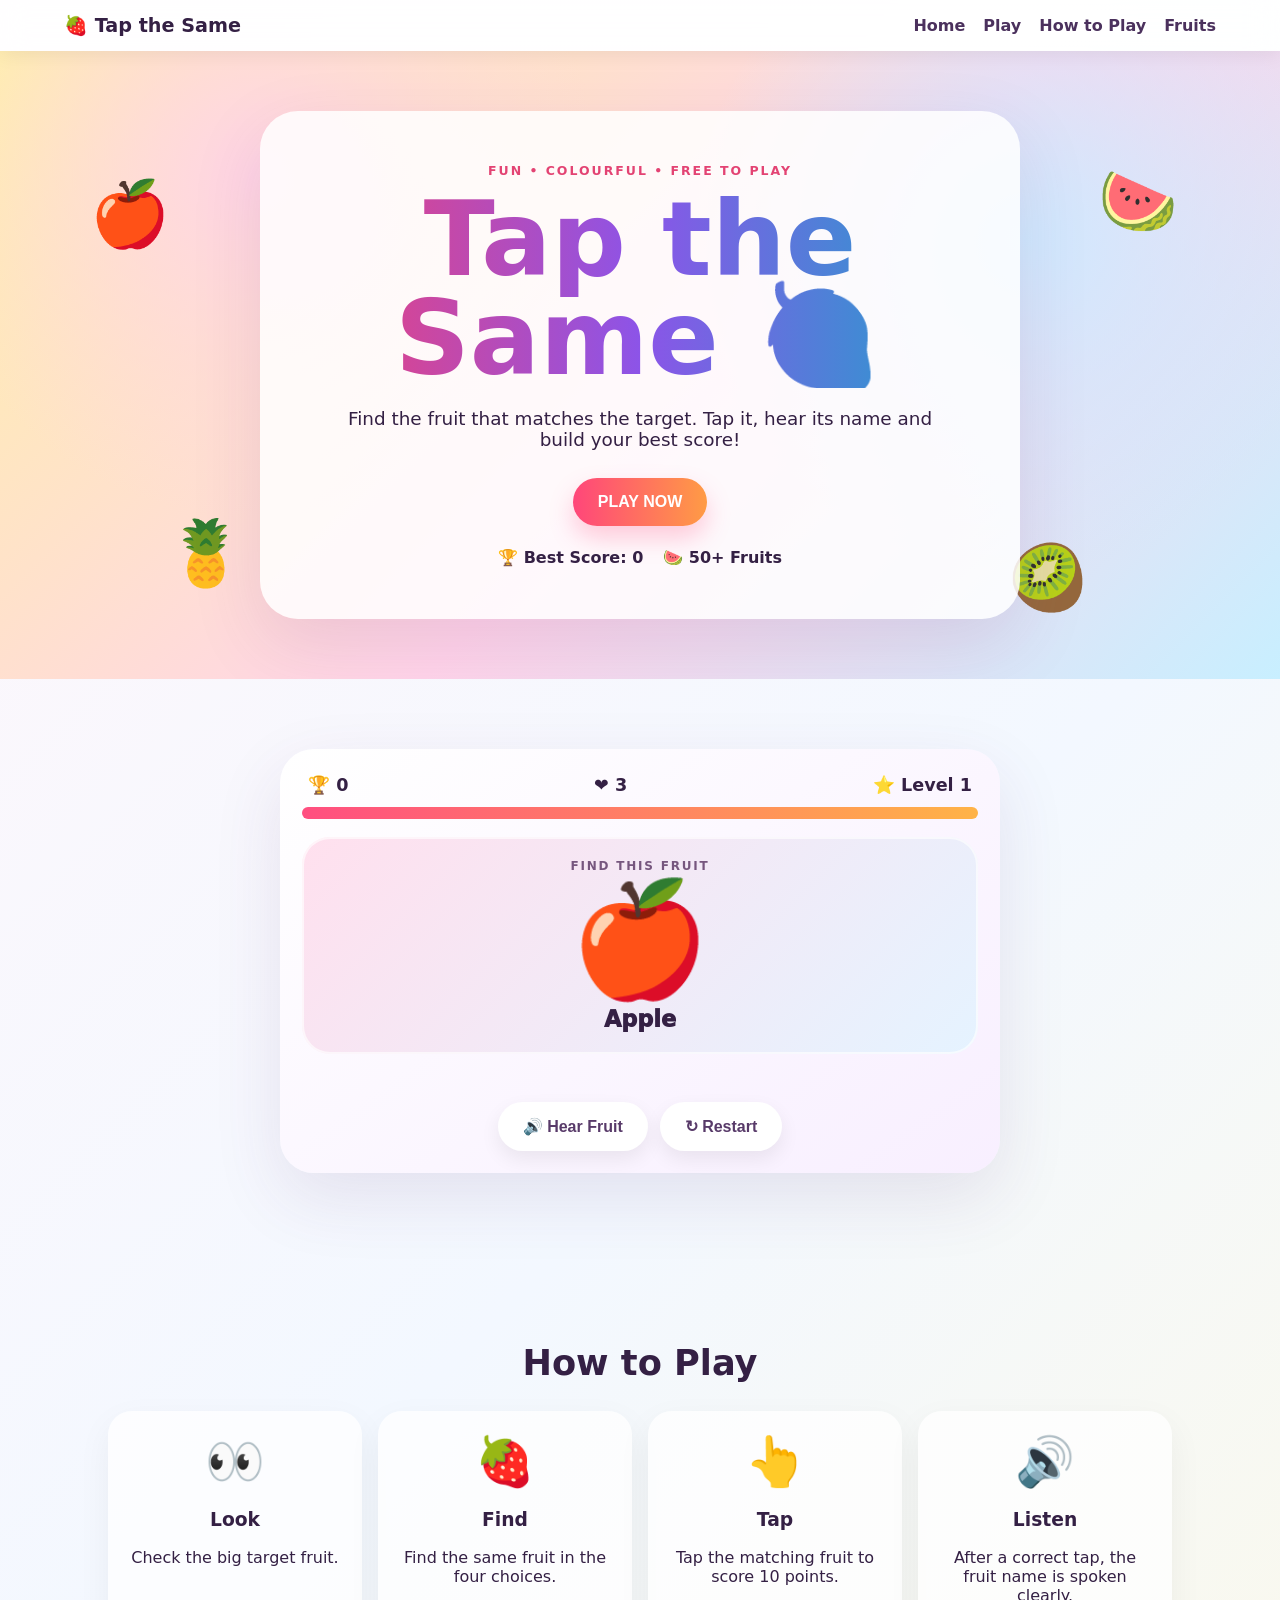
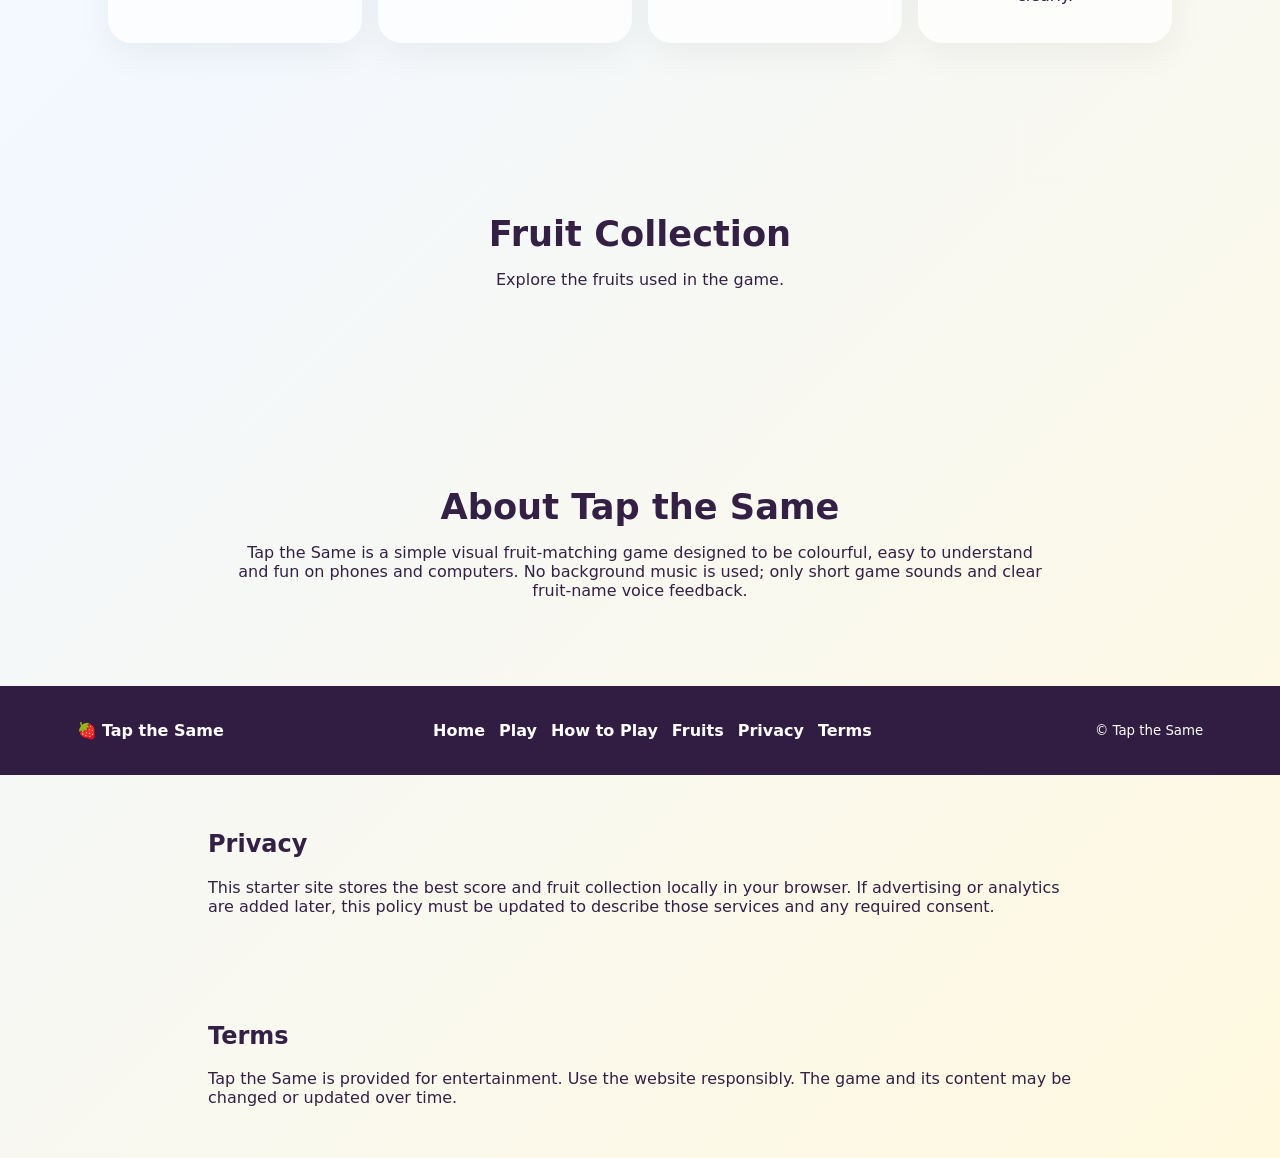
==== index.html @ 03b9cc21 "Add files via upload" ====
<!doctype html>
<html lang="en">
<head>
  <meta charset="utf-8">
  <meta name="viewport" content="width=device-width,initial-scale=1">
  <title>Tap the Same — Colourful Fruit Matching Game</title>
  <meta name="description" content="Play Tap the Same, a colourful fruit matching game. Find the matching fruit, score points and learn fruit names by voice.">
  <meta name="theme-color" content="#ff4f81">
  <link rel="stylesheet" href="style.css">
</head>
<body>
  <header class="topbar">
    <div class="brand">🍓 <span>Tap the Same</span></div>
    <nav>
      <a href="#home">Home</a>
      <a href="#game">Play</a>
      <a href="#how">How to Play</a>
      <a href="#fruits">Fruits</a>
    </nav>
  </header>

  <main>
    <section id="home" class="hero">
      <div class="floating f1">🍎</div><div class="floating f2">🍉</div>
      <div class="floating f3">🍍</div><div class="floating f4">🥝</div>
      <div class="hero-card">
        <div class="eyebrow">FUN • COLOURFUL • FREE TO PLAY</div>
        <h1>Tap the Same 🍓</h1>
        <p>Find the fruit that matches the target. Tap it, hear its name and build your best score!</p>
        <button class="primary" onclick="startGame()">PLAY NOW</button>
        <div class="stats"><span>🏆 Best Score: <b id="homeBest">0</b></span><span>🍉 50+ Fruits</span></div>
      </div>
    </section>

    <section id="game" class="game-section">
      <div class="game-shell">
        <div class="game-head">
          <div>🏆 <span id="score">0</span></div>
          <div>❤️ <span id="lives">3</span></div>
          <div>⭐ Level <span id="level">1</span></div>
        </div>
        <div class="timer-wrap"><div id="timerBar"></div></div>
        <div class="target-card">
          <div class="small-label">FIND THIS FRUIT</div>
          <div id="targetEmoji" class="target-emoji">🍎</div>
          <div id="targetName" class="target-name">Apple</div>
        </div>
        <div id="options" class="options"></div>
        <div id="message" class="message"></div>
        <div class="game-actions">
          <button class="secondary" onclick="speakCurrent()">🔊 Hear Fruit</button>
          <button class="secondary" onclick="restartGame()">↻ Restart</button>
        </div>
      </div>
    </section>

    <section id="how" class="info-section">
      <h2>How to Play</h2>
      <div class="info-grid">
        <article><div>👀</div><h3>Look</h3><p>Check the big target fruit.</p></article>
        <article><div>🍓</div><h3>Find</h3><p>Find the same fruit in the four choices.</p></article>
        <article><div>👆</div><h3>Tap</h3><p>Tap the matching fruit to score 10 points.</p></article>
        <article><div>🔊</div><h3>Listen</h3><p>After a correct tap, the fruit name is spoken clearly.</p></article>
      </div>
    </section>

    <section id="fruits" class="info-section">
      <h2>Fruit Collection</h2>
      <p>Explore the fruits used in the game.</p>
      <div id="fruitGrid" class="fruit-grid"></div>
    </section>

    <section class="info-section about">
      <h2>About Tap the Same</h2>
      <p>Tap the Same is a simple visual fruit-matching game designed to be colourful, easy to understand and fun on phones and computers. No background music is used; only short game sounds and clear fruit-name voice feedback.</p>
    </section>
  </main>

  <footer>
    <div>🍓 <b>Tap the Same</b></div>
    <div class="footer-links"><a href="#home">Home</a><a href="#game">Play</a><a href="#how">How to Play</a><a href="#fruits">Fruits</a><a href="#privacy">Privacy</a><a href="#terms">Terms</a></div>
    <small>© <span id="year"></span> Tap the Same</small>
  </footer>

  <section id="privacy" class="legal"><h2>Privacy</h2><p>This starter site stores the best score and fruit collection locally in your browser. If advertising or analytics are added later, this policy must be updated to describe those services and any required consent.</p></section>
  <section id="terms" class="legal"><h2>Terms</h2><p>Tap the Same is provided for entertainment. Use the website responsibly. The game and its content may be changed or updated over time.</p></section>

  <div id="celebration" class="celebration"></div>
  <script src="game.js"></script>
</body>
</html>
---- style.css ----
*{box-sizing:border-box}html{scroll-behavior:smooth}body{margin:0;font-family:system-ui,-apple-system,Segoe UI,Roboto,sans-serif;color:#342044;background:linear-gradient(135deg,#fff7fb,#f3f8ff 45%,#fff9df);min-height:100vh}.topbar{position:sticky;top:0;z-index:20;display:flex;justify-content:space-between;align-items:center;padding:14px 5%;background:rgba(255,255,255,.88);backdrop-filter:blur(14px);box-shadow:0 4px 20px #00000010}.brand{font-weight:900;font-size:1.2rem}.topbar nav{display:flex;gap:18px}.topbar a,footer a{color:#4b315d;text-decoration:none;font-weight:700}.hero{min-height:600px;display:grid;place-items:center;position:relative;overflow:hidden;padding:60px 18px;background:radial-gradient(circle at 20% 20%,#ffd5e5,transparent 30%),radial-gradient(circle at 80% 30%,#cfe9ff,transparent 30%),linear-gradient(135deg,#fff1a8,#ffd4ea 55%,#c8efff)}.hero-card{max-width:760px;text-align:center;padding:52px 28px;border-radius:38px;background:#ffffffd9;box-shadow:0 25px 70px #7a3c7a22;position:relative;z-index:2}.eyebrow{font-size:.78rem;font-weight:900;letter-spacing:.16em;color:#e34373}.hero h1{font-size:clamp(3rem,9vw,6.5rem);line-height:.95;margin:12px 0;background:linear-gradient(90deg,#f33f74,#8c54e8,#18a8c9);color:transparent;background-clip:text}.hero p{font-size:1.15rem;max-width:600px;margin:20px auto 28px}.primary,.secondary{border:0;border-radius:999px;padding:15px 25px;font-weight:900;cursor:pointer;font-size:1rem}.primary{background:linear-gradient(90deg,#ff467a,#ff9b45);color:white;box-shadow:0 12px 25px #ff477a44}.secondary{background:white;color:#583a69;box-shadow:0 8px 20px #00000012}.stats{display:flex;gap:20px;justify-content:center;flex-wrap:wrap;margin-top:22px;font-weight:800}.floating{position:absolute;font-size:4rem;animation:float 4s ease-in-out infinite;z-index:1}.f1{left:7%;top:20%}.f2{right:8%;top:18%;animation-delay:.7s}.f3{left:13%;bottom:14%;animation-delay:1.2s}.f4{right:15%;bottom:10%;animation-delay:1.8s}@keyframes float{50%{transform:translateY(-18px) rotate(7deg)}}.game-section{padding:70px 16px}.game-shell{max-width:720px;margin:auto;padding:22px;border-radius:34px;background:linear-gradient(145deg,#fff,#f8efff);box-shadow:0 25px 70px #57306e1c}.game-head{display:flex;justify-content:space-between;gap:10px;font-size:1.1rem;font-weight:900;padding:4px 6px 12px}.timer-wrap{height:12px;background:#eadff2;border-radius:20px;overflow:hidden}.timer-wrap div{height:100%;width:100%;background:linear-gradient(90deg,#ff4e80,#ffb347);transition:width .1s linear}.target-card{text-align:center;margin:18px 0;padding:22px;border-radius:28px;background:linear-gradient(135deg,#ffe0ee,#e5f3ff);box-shadow:inset 0 0 0 2px #ffffffaa}.small-label{font-size:.75rem;font-weight:900;letter-spacing:.15em;color:#76567e}.target-emoji{font-size:7rem;line-height:1.1;margin:5px}.target-name{font-size:1.4rem;font-weight:950}.options{display:grid;grid-template-columns:1fr 1fr;gap:14px}.fruit-option{min-height:155px;border:0;border-radius:26px;background:linear-gradient(145deg,#fff,#f5f0ff);box-shadow:0 10px 25px #4e286b17;cursor:pointer;font-size:5rem;transition:.15s;position:relative}.fruit-option:hover{transform:translateY(-4px) scale(1.02)}.fruit-option:active{transform:scale(.96)}.fruit-option.correct{animation:pop .45s}.fruit-option.wrong{animation:shake .4s}@keyframes pop{50%{transform:scale(1.12)}}@keyframes shake{25%,75%{transform:translateX(-8px)}50%{transform:translateX(8px)}}.message{text-align:center;min-height:30px;padding:10px;font-weight:900}.game-actions{display:flex;justify-content:center;gap:12px;flex-wrap:wrap}.info-section{max-width:1100px;margin:auto;padding:70px 18px;text-align:center}.info-section h2{font-size:2.2rem;margin-bottom:10px}.info-grid{display:grid;grid-template-columns:repeat(4,1fr);gap:16px;margin-top:28px}.info-grid article,.fruit-item{background:#ffffffc9;border-radius:24px;padding:22px;box-shadow:0 12px 35px #0000000d}.info-grid article div{font-size:3rem}.fruit-grid{display:grid;grid-template-columns:repeat(auto-fit,minmax(120px,1fr));gap:12px;margin-top:28px}.fruit-item{font-size:3rem}.fruit-item span{display:block;font-size:.9rem;font-weight:850;margin-top:6px}.about{max-width:850px}footer{padding:35px 6%;background:#321d42;color:white;display:flex;justify-content:space-between;align-items:center;gap:20px;flex-wrap:wrap}footer a{color:white;margin-right:14px}.legal{max-width:900px;margin:auto;padding:35px 18px}.celebration{position:fixed;inset:0;pointer-events:none;z-index:50}.confetti{position:absolute;font-size:2rem;animation:fall 1s ease-out forwards}@keyframes fall{to{transform:translate(var(--x),var(--y)) rotate(500deg);opacity:0}}@media(max-width:700px){.topbar nav{display:none}.hero{min-height:540px}.hero-card{padding:38px 20px}.options{gap:10px}.fruit-option{min-height:125px;font-size:4rem}.target-emoji{font-size:5.5rem}.info-grid{grid-template-columns:1fr 1fr}footer{display:block}footer>*{margin:10px 0}}
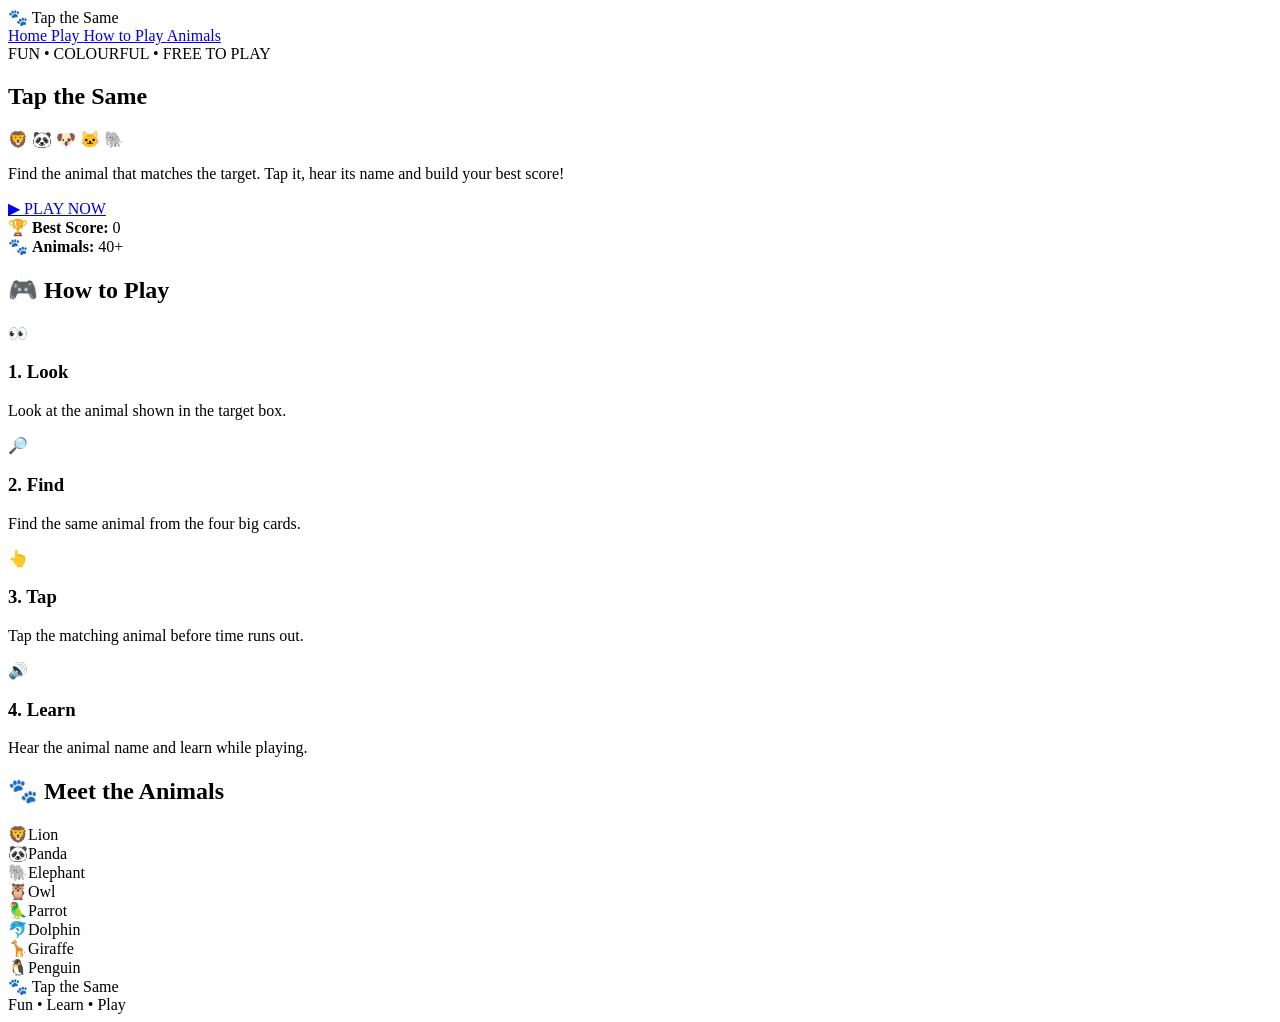
==== commit 9d56071b: "Update index.html" ====
--- a/index.html
+++ b/index.html
@@ -1,91 +1,279 @@
 <!doctype html>
 <html lang="en">
+
 <head>
+
   <meta charset="utf-8">
-  <meta name="viewport" content="width=device-width,initial-scale=1">
-  <title>Tap the Same — Colourful Fruit Matching Game</title>
-  <meta name="description" content="Play Tap the Same, a colourful fruit matching game. Find the matching fruit, score points and learn fruit names by voice.">
-  <meta name="theme-color" content="#ff4f81">
-  <link rel="stylesheet" href="style.css">
+
+  <meta
+    name="viewport"
+    content="width=device-width, initial-scale=1"
+  >
+
+  <meta
+    name="theme-color"
+    content="#ff4f81"
+  >
+
+  <title>Tap the Same - Animal Game</title>
+
+  <link
+    rel="stylesheet"
+    href="style.css"
+  >
+
 </head>
+
+
 <body>
+
+  <!-- ================= HEADER ================= -->
+
   <header class="topbar">
-    <div class="brand">🍓 <span>Tap the Same</span></div>
+
+    <div class="brand">
+      🐾
+      <span>Tap the Same</span>
+    </div>
+
     <nav>
-      <a href="#home">Home</a>
-      <a href="#game">Play</a>
-      <a href="#how">How to Play</a>
-      <a href="#fruits">Fruits</a>
+
+      <a href="index.html">
+        Home
+      </a>
+
+      <a href="game.html">
+        Play
+      </a>
+
+      <a href="#how">
+        How to Play
+      </a>
+
+      <a href="#animals">
+        Animals
+      </a>
+
     </nav>
+
   </header>
 
+
+  <!-- ================= HERO ================= -->
+
   <main>
-    <section id="home" class="hero">
-      <div class="floating f1">🍎</div><div class="floating f2">🍉</div>
-      <div class="floating f3">🍍</div><div class="floating f4">🥝</div>
+
+    <section class="hero">
+
       <div class="hero-card">
-        <div class="eyebrow">FUN • COLOURFUL • FREE TO PLAY</div>
-        <h1>Tap the Same 🍓</h1>
-        <p>Find the fruit that matches the target. Tap it, hear its name and build your best score!</p>
-        <button class="primary" onclick="startGame()">PLAY NOW</button>
-        <div class="stats"><span>🏆 Best Score: <b id="homeBest">0</b></span><span>🍉 50+ Fruits</span></div>
+
+        <div class="hero-label">
+          FUN • COLOURFUL • FREE TO PLAY
+        </div>
+
+
+        <h1>
+          Tap the Same
+        </h1>
+
+
+        <div class="hero-animals">
+
+          <span>🦁</span>
+          <span>🐼</span>
+          <span>🐶</span>
+          <span>🐱</span>
+          <span>🐘</span>
+
+        </div>
+
+
+        <p class="hero-text">
+
+          Find the animal that matches
+          the target.
+
+          Tap it, hear its name and
+          build your best score!
+
+        </p>
+
+
+        <a
+          class="play-now"
+          href="game.html"
+        >
+          ▶ PLAY NOW
+        </a>
+
+
+        <div class="hero-stats">
+
+          <div>
+            🏆
+            <strong>Best Score:</strong>
+            <span>0</span>
+          </div>
+
+          <div>
+            🐾
+            <strong>Animals:</strong>
+            <span>40+</span>
+          </div>
+
+        </div>
+
       </div>
+
     </section>
 
-    <section id="game" class="game-section">
-      <div class="game-shell">
-        <div class="game-head">
-          <div>🏆 <span id="score">0</span></div>
-          <div>❤️ <span id="lives">3</span></div>
-          <div>⭐ Level <span id="level">1</span></div>
-        </div>
-        <div class="timer-wrap"><div id="timerBar"></div></div>
-        <div class="target-card">
-          <div class="small-label">FIND THIS FRUIT</div>
-          <div id="targetEmoji" class="target-emoji">🍎</div>
-          <div id="targetName" class="target-name">Apple</div>
-        </div>
-        <div id="options" class="options"></div>
-        <div id="message" class="message"></div>
-        <div class="game-actions">
-          <button class="secondary" onclick="speakCurrent()">🔊 Hear Fruit</button>
-          <button class="secondary" onclick="restartGame()">↻ Restart</button>
-        </div>
+
+    <!-- ================= HOW TO PLAY ================= -->
+
+    <section
+      id="how"
+      class="info-section"
+    >
+
+      <div class="info-card">
+
+        <h2>
+          🎮 How to Play
+        </h2>
+
+        <div class="steps">
+
+          <div class="step">
+
+            <div class="step-icon">
+              👀
+            </div>
+
+            <h3>
+              1. Look
+            </h3>
+
+            <p>
+              Look at the animal shown
+              in the target box.
+            </p>
+
+          </div>
+
+
+          <div class="step">
+
+            <div class="step-icon">
+              🔎
+            </div>
+
+            <h3>
+              2. Find
+            </h3>
+
+            <p>
+              Find the same animal
+              from the four big cards.
+            </p>
+
+          </div>
+
+
+          <div class="step">
+
+            <div class="step-icon">
+              👆
+            </div>
+
+            <h3>
+              3. Tap
+            </h3>
+
+            <p>
+              Tap the matching animal
+              before time runs out.
+            </p>
+
+          </div>
+
+
+          <div class="step">
+
+            <div class="step-icon">
+              🔊
+            </div>
+
+            <h3>
+              4. Learn
+            </h3>
+
+            <p>
+              Hear the animal name
+              and learn while playing.
+            </p>
+
+          </div>
+
+        </div>
+
       </div>
+
     </section>
 
-    <section id="how" class="info-section">
-      <h2>How to Play</h2>
-      <div class="info-grid">
-        <article><div>👀</div><h3>Look</h3><p>Check the big target fruit.</p></article>
-        <article><div>🍓</div><h3>Find</h3><p>Find the same fruit in the four choices.</p></article>
-        <article><div>👆</div><h3>Tap</h3><p>Tap the matching fruit to score 10 points.</p></article>
-        <article><div>🔊</div><h3>Listen</h3><p>After a correct tap, the fruit name is spoken clearly.</p></article>
+
+    <!-- ================= ANIMALS ================= -->
+
+    <section
+      id="animals"
+      class="animals-section"
+    >
+
+      <h2>
+        🐾 Meet the Animals
+      </h2>
+
+      <div class="animal-preview">
+
+        <div>🦁<span>Lion</span></div>
+
+        <div>🐼<span>Panda</span></div>
+
+        <div>🐘<span>Elephant</span></div>
+
+        <div>🦉<span>Owl</span></div>
+
+        <div>🦜<span>Parrot</span></div>
+
+        <div>🐬<span>Dolphin</span></div>
+
+        <div>🦒<span>Giraffe</span></div>
+
+        <div>🐧<span>Penguin</span></div>
+
       </div>
+
     </section>
 
-    <section id="fruits" class="info-section">
-      <h2>Fruit Collection</h2>
-      <p>Explore the fruits used in the game.</p>
-      <div id="fruitGrid" class="fruit-grid"></div>
-    </section>
-
-    <section class="info-section about">
-      <h2>About Tap the Same</h2>
-      <p>Tap the Same is a simple visual fruit-matching game designed to be colourful, easy to understand and fun on phones and computers. No background music is used; only short game sounds and clear fruit-name voice feedback.</p>
-    </section>
+
   </main>
 
+
+  <!-- ================= FOOTER ================= -->
+
   <footer>
-    <div>🍓 <b>Tap the Same</b></div>
-    <div class="footer-links"><a href="#home">Home</a><a href="#game">Play</a><a href="#how">How to Play</a><a href="#fruits">Fruits</a><a href="#privacy">Privacy</a><a href="#terms">Terms</a></div>
-    <small>© <span id="year"></span> Tap the Same</small>
+
+    🐾 Tap the Same
+
+    <br>
+
+    <span>
+      Fun • Learn • Play
+    </span>
+
   </footer>
 
-  <section id="privacy" class="legal"><h2>Privacy</h2><p>This starter site stores the best score and fruit collection locally in your browser. If advertising or analytics are added later, this policy must be updated to describe those services and any required consent.</p></section>
-  <section id="terms" class="legal"><h2>Terms</h2><p>Tap the Same is provided for entertainment. Use the website responsibly. The game and its content may be changed or updated over time.</p></section>
-
-  <div id="celebration" class="celebration"></div>
-  <script src="game.js"></script>
+
 </body>
-</html>+
+</html>
+     
--- a/style.css
+++ b/style.css
@@ -1 +1,103 @@
-*{box-sizing:border-box}html{scroll-behavior:smooth}body{margin:0;font-family:system-ui,-apple-system,Segoe UI,Roboto,sans-serif;color:#342044;background:linear-gradient(135deg,#fff7fb,#f3f8ff 45%,#fff9df);min-height:100vh}.topbar{position:sticky;top:0;z-index:20;display:flex;justify-content:space-between;align-items:center;padding:14px 5%;background:rgba(255,255,255,.88);backdrop-filter:blur(14px);box-shadow:0 4px 20px #00000010}.brand{font-weight:900;font-size:1.2rem}.topbar nav{display:flex;gap:18px}.topbar a,footer a{color:#4b315d;text-decoration:none;font-weight:700}.hero{min-height:600px;display:grid;place-items:center;position:relative;overflow:hidden;padding:60px 18px;background:radial-gradient(circle at 20% 20%,#ffd5e5,transparent 30%),radial-gradient(circle at 80% 30%,#cfe9ff,transparent 30%),linear-gradient(135deg,#fff1a8,#ffd4ea 55%,#c8efff)}.hero-card{max-width:760px;text-align:center;padding:52px 28px;border-radius:38px;background:#ffffffd9;box-shadow:0 25px 70px #7a3c7a22;position:relative;z-index:2}.eyebrow{font-size:.78rem;font-weight:900;letter-spacing:.16em;color:#e34373}.hero h1{font-size:clamp(3rem,9vw,6.5rem);line-height:.95;margin:12px 0;background:linear-gradient(90deg,#f33f74,#8c54e8,#18a8c9);color:transparent;background-clip:text}.hero p{font-size:1.15rem;max-width:600px;margin:20px auto 28px}.primary,.secondary{border:0;border-radius:999px;padding:15px 25px;font-weight:900;cursor:pointer;font-size:1rem}.primary{background:linear-gradient(90deg,#ff467a,#ff9b45);color:white;box-shadow:0 12px 25px #ff477a44}.secondary{background:white;color:#583a69;box-shadow:0 8px 20px #00000012}.stats{display:flex;gap:20px;justify-content:center;flex-wrap:wrap;margin-top:22px;font-weight:800}.floating{position:absolute;font-size:4rem;animation:float 4s ease-in-out infinite;z-index:1}.f1{left:7%;top:20%}.f2{right:8%;top:18%;animation-delay:.7s}.f3{left:13%;bottom:14%;animation-delay:1.2s}.f4{right:15%;bottom:10%;animation-delay:1.8s}@keyframes float{50%{transform:translateY(-18px) rotate(7deg)}}.game-section{padding:70px 16px}.game-shell{max-width:720px;margin:auto;padding:22px;border-radius:34px;background:linear-gradient(145deg,#fff,#f8efff);box-shadow:0 25px 70px #57306e1c}.game-head{display:flex;justify-content:space-between;gap:10px;font-size:1.1rem;font-weight:900;padding:4px 6px 12px}.timer-wrap{height:12px;background:#eadff2;border-radius:20px;overflow:hidden}.timer-wrap div{height:100%;width:100%;background:linear-gradient(90deg,#ff4e80,#ffb347);transition:width .1s linear}.target-card{text-align:center;margin:18px 0;padding:22px;border-radius:28px;background:linear-gradient(135deg,#ffe0ee,#e5f3ff);box-shadow:inset 0 0 0 2px #ffffffaa}.small-label{font-size:.75rem;font-weight:900;letter-spacing:.15em;color:#76567e}.target-emoji{font-size:7rem;line-height:1.1;margin:5px}.target-name{font-size:1.4rem;font-weight:950}.options{display:grid;grid-template-columns:1fr 1fr;gap:14px}.fruit-option{min-height:155px;border:0;border-radius:26px;background:linear-gradient(145deg,#fff,#f5f0ff);box-shadow:0 10px 25px #4e286b17;cursor:pointer;font-size:5rem;transition:.15s;position:relative}.fruit-option:hover{transform:translateY(-4px) scale(1.02)}.fruit-option:active{transform:scale(.96)}.fruit-option.correct{animation:pop .45s}.fruit-option.wrong{animation:shake .4s}@keyframes pop{50%{transform:scale(1.12)}}@keyframes shake{25%,75%{transform:translateX(-8px)}50%{transform:translateX(8px)}}.message{text-align:center;min-height:30px;padding:10px;font-weight:900}.game-actions{display:flex;justify-content:center;gap:12px;flex-wrap:wrap}.info-section{max-width:1100px;margin:auto;padding:70px 18px;text-align:center}.info-section h2{font-size:2.2rem;margin-bottom:10px}.info-grid{display:grid;grid-template-columns:repeat(4,1fr);gap:16px;margin-top:28px}.info-grid article,.fruit-item{background:#ffffffc9;border-radius:24px;padding:22px;box-shadow:0 12px 35px #0000000d}.info-grid article div{font-size:3rem}.fruit-grid{display:grid;grid-template-columns:repeat(auto-fit,minmax(120px,1fr));gap:12px;margin-top:28px}.fruit-item{font-size:3rem}.fruit-item span{display:block;font-size:.9rem;font-weight:850;margin-top:6px}.about{max-width:850px}footer{padding:35px 6%;background:#321d42;color:white;display:flex;justify-content:space-between;align-items:center;gap:20px;flex-wrap:wrap}footer a{color:white;margin-right:14px}.legal{max-width:900px;margin:auto;padding:35px 18px}.celebration{position:fixed;inset:0;pointer-events:none;z-index:50}.confetti{position:absolute;font-size:2rem;animation:fall 1s ease-out forwards}@keyframes fall{to{transform:translate(var(--x),var(--y)) rotate(500deg);opacity:0}}@media(max-width:700px){.topbar nav{display:none}.hero{min-height:540px}.hero-card{padding:38px 20px}.options{gap:10px}.fruit-option{min-height:125px;font-size:4rem}.target-emoji{font-size:5.5rem}.info-grid{grid-template-columns:1fr 1fr}footer{display:block}footer>*{margin:10px 0}}+/* BIG KIDS-FRIENDLY OPTIONS */
+
+.options {
+  width: 100%;
+  display: grid;
+  grid-template-columns: 1fr 1fr;
+  gap: 22px;
+  margin-top: 12px;
+}
+
+.animal-option {
+  width: 100%;
+  min-height: 240px;
+  padding: 20px 10px;
+
+  border: 4px solid #ffffff;
+  border-radius: 32px;
+
+  background: #ffffff;
+
+  box-shadow: 0 10px 25px rgba(60, 35, 90, 0.16);
+
+  display: flex;
+  flex-direction: column;
+  align-items: center;
+  justify-content: center;
+
+  gap: 12px;
+
+  cursor: pointer;
+
+  -webkit-tap-highlight-color: transparent;
+
+  transition: transform 0.15s ease;
+}
+
+.animal-option:active {
+  transform: scale(0.94);
+}
+
+.option-animal {
+  display: block;
+
+  font-size: 105px;
+
+  line-height: 1.05;
+}
+
+.option-name {
+  display: block;
+
+  font-size: 32px;
+
+  line-height: 1.15;
+
+  font-weight: 900;
+
+  color: #38234f;
+
+  text-align: center;
+}
+
+
+/* MOBILE - EVEN BIGGER */
+
+@media (max-width: 600px) {
+
+  .options {
+    gap: 16px;
+  }
+
+  .animal-option {
+    min-height: 220px;
+    padding: 15px 8px;
+    border-radius: 28px;
+  }
+
+  .option-animal {
+    font-size: 90px;
+  }
+
+  .option-name {
+    font-size: 27px;
+  }
+}
+
+
+/* SMALL PHONES */
+
+@media (max-width: 390px) {
+
+  .animal-option {
+    min-height: 205px;
+  }
+
+  .option-animal {
+    font-size: 78px;
+  }
+
+  .option-name {
+    font-size: 24px;
+  }
+}
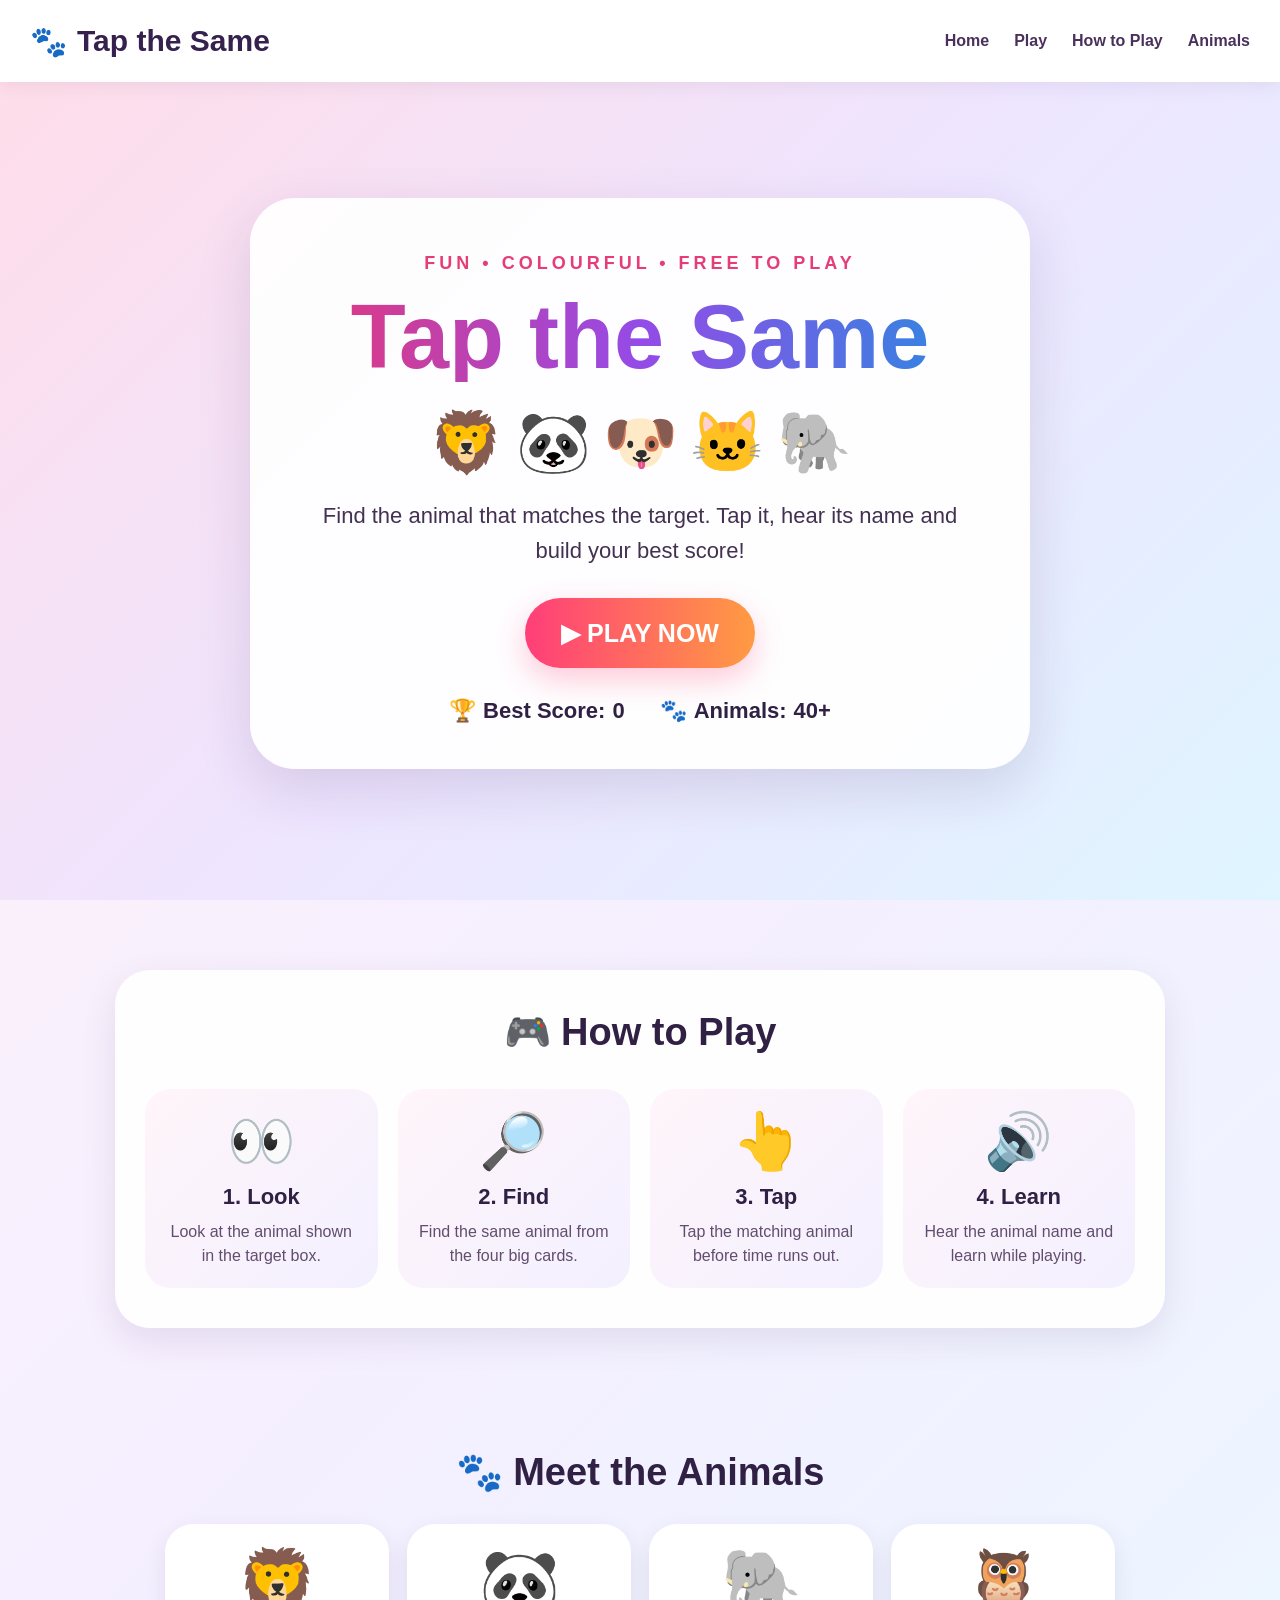
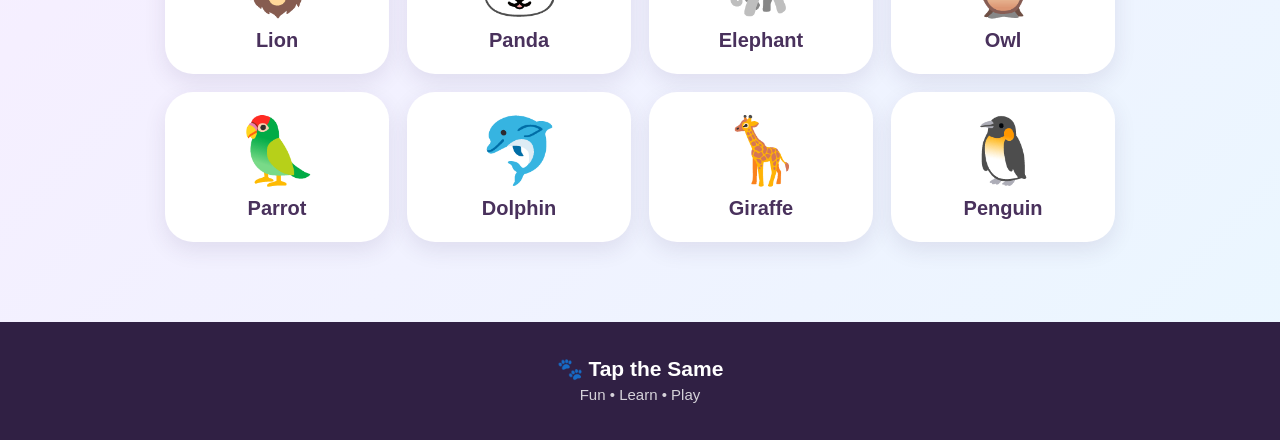
==== commit c08d5273: "Update index.html" ====
--- a/index.html
+++ b/index.html
@@ -16,7 +16,8 @@
   >
 
   <title>Tap the Same - Animal Game</title>
-
+<script async src="https://pagead2.googlesyndication.com/pagead/js/adsbygoogle.js?client=ca-pub-8995259946735746"
+     crossorigin="anonymous"></script>
   <link
     rel="stylesheet"
     href="style.css"
--- a/style.css
+++ b/style.css
@@ -1,103 +1,1398 @@
-/* BIG KIDS-FRIENDLY OPTIONS */
+/* =====================================================
+   TAP THE SAME
+   COMPLETE WEBSITE STYLE
+   HOME + GAME
+   ===================================================== */
+
+* {
+  box-sizing: border-box;
+}
+
+html {
+  scroll-behavior: smooth;
+}
+
+body {
+  margin: 0;
+
+  font-family:
+    Arial,
+    Helvetica,
+    sans-serif;
+
+  color: #302044;
+
+  background:
+    linear-gradient(
+      135deg,
+      #fff1f7,
+      #f5efff,
+      #eaf7ff
+    );
+
+  min-height: 100vh;
+}
+
+
+/* =====================================================
+   HEADER
+   ===================================================== */
+
+.topbar {
+
+  width: 100%;
+
+  min-height: 82px;
+
+  padding:
+    18px
+    30px;
+
+  display: flex;
+
+  align-items: center;
+
+  justify-content: space-between;
+
+  background:
+    rgba(255,255,255,0.98);
+
+  box-shadow:
+    0 3px 18px
+    rgba(50,30,70,0.08);
+
+  position: relative;
+
+  z-index: 100;
+}
+
+
+.brand {
+
+  display: flex;
+
+  align-items: center;
+
+  gap: 10px;
+
+  font-size: 30px;
+
+  font-weight: 900;
+
+  color: #35204e;
+}
+
+
+.topbar nav {
+
+  display: flex;
+
+  align-items: center;
+
+  gap: 25px;
+}
+
+
+.topbar nav a {
+
+  text-decoration: none;
+
+  color: #49315c;
+
+  font-size: 16px;
+
+  font-weight: 700;
+}
+
+
+.topbar nav a:hover {
+
+  color: #ff477d;
+}
+
+
+/* =====================================================
+   HOME HERO
+   ===================================================== */
+
+.hero {
+
+  width: 100%;
+
+  min-height:
+    calc(100vh - 82px);
+
+  padding:
+    55px
+    20px
+    70px;
+
+  display: flex;
+
+  justify-content: center;
+
+  align-items: center;
+
+  background:
+    linear-gradient(
+      135deg,
+      #ffddea,
+      #eee5ff,
+      #dff5ff
+    );
+}
+
+
+.hero-card {
+
+  width: 100%;
+
+  max-width: 780px;
+
+  padding:
+    55px
+    35px
+    45px;
+
+  text-align: center;
+
+  background:
+    rgba(255,255,255,0.94);
+
+  border-radius: 45px;
+
+  box-shadow:
+    0 20px 55px
+    rgba(65,35,90,0.14);
+}
+
+
+.hero-label {
+
+  font-size: 18px;
+
+  font-weight: 900;
+
+  letter-spacing: 4px;
+
+  color: #e53e76;
+
+  margin-bottom: 18px;
+}
+
+
+.hero h1 {
+
+  margin: 0;
+
+  font-size:
+    clamp(55px, 9vw, 90px);
+
+  line-height: 1;
+
+  font-weight: 900;
+
+  background:
+    linear-gradient(
+      90deg,
+      #e63778,
+      #944be7,
+      #258de0
+    );
+
+  -webkit-background-clip: text;
+
+  background-clip: text;
+
+  color: transparent;
+}
+
+
+.hero-animals {
+
+  display: flex;
+
+  justify-content: center;
+
+  align-items: center;
+
+  flex-wrap: wrap;
+
+  gap: 12px;
+
+  margin:
+    25px
+    0
+    20px;
+
+  font-size: 60px;
+}
+
+
+.hero-text {
+
+  max-width: 650px;
+
+  margin:
+    0
+    auto
+    30px;
+
+  font-size: 22px;
+
+  line-height: 1.6;
+
+  color: #443152;
+}
+
+
+/* =====================================================
+   PLAY NOW
+   ===================================================== */
+
+.play-now {
+
+  display: inline-flex;
+
+  align-items: center;
+
+  justify-content: center;
+
+  min-width: 230px;
+
+  min-height: 70px;
+
+  padding:
+    10px
+    30px;
+
+  border-radius: 50px;
+
+  text-decoration: none;
+
+  color: white;
+
+  font-size: 25px;
+
+  font-weight: 900;
+
+  background:
+    linear-gradient(
+      90deg,
+      #ff3e79,
+      #ff9b43
+    );
+
+  box-shadow:
+    0 12px 30px
+    rgba(255,70,120,0.28);
+
+  transition:
+    transform 0.15s ease;
+}
+
+
+.play-now:hover {
+
+  transform:
+    translateY(-3px);
+}
+
+
+.play-now:active {
+
+  transform:
+    scale(0.95);
+}
+
+
+/* =====================================================
+   HERO STATS
+   ===================================================== */
+
+.hero-stats {
+
+  display: flex;
+
+  justify-content: center;
+
+  align-items: center;
+
+  flex-wrap: wrap;
+
+  gap: 35px;
+
+  margin-top: 30px;
+
+  font-size: 22px;
+
+  font-weight: 700;
+}
+
+
+.hero-stats div {
+
+  display: flex;
+
+  align-items: center;
+
+  gap: 7px;
+}
+
+
+.hero-stats span {
+
+  font-weight: 900;
+}
+
+
+/* =====================================================
+   HOW TO PLAY
+   ===================================================== */
+
+.info-section {
+
+  width: 100%;
+
+  padding:
+    70px
+    20px;
+}
+
+
+.info-card {
+
+  width: 100%;
+
+  max-width: 1050px;
+
+  margin: auto;
+
+  padding:
+    40px
+    30px;
+
+  background:
+    rgba(255,255,255,0.96);
+
+  border-radius: 35px;
+
+  box-shadow:
+    0 12px 35px
+    rgba(60,35,90,0.10);
+}
+
+
+.info-card h2 {
+
+  margin:
+    0
+    0
+    35px;
+
+  text-align: center;
+
+  font-size: 38px;
+}
+
+
+.steps {
+
+  display: grid;
+
+  grid-template-columns:
+    repeat(4, 1fr);
+
+  gap: 20px;
+}
+
+
+.step {
+
+  text-align: center;
+
+  padding: 20px;
+
+  border-radius: 25px;
+
+  background:
+    linear-gradient(
+      135deg,
+      #fff5fa,
+      #f3f0ff
+    );
+}
+
+
+.step-icon {
+
+  font-size: 55px;
+
+  margin-bottom: 10px;
+}
+
+
+.step h3 {
+
+  margin:
+    5px
+    0
+    10px;
+
+  font-size: 22px;
+}
+
+
+.step p {
+
+  margin: 0;
+
+  line-height: 1.5;
+
+  font-size: 16px;
+
+  color: #624d6e;
+}
+
+
+/* =====================================================
+   ANIMAL PREVIEW
+   ===================================================== */
+
+.animals-section {
+
+  width: 100%;
+
+  padding:
+    20px
+    20px
+    80px;
+
+  text-align: center;
+}
+
+
+.animals-section h2 {
+
+  font-size: 38px;
+
+  margin-bottom: 30px;
+}
+
+
+.animal-preview {
+
+  width: 100%;
+
+  max-width: 950px;
+
+  margin: auto;
+
+  display: grid;
+
+  grid-template-columns:
+    repeat(4, 1fr);
+
+  gap: 18px;
+}
+
+
+.animal-preview div {
+
+  min-height: 150px;
+
+  padding: 20px;
+
+  display: flex;
+
+  flex-direction: column;
+
+  align-items: center;
+
+  justify-content: center;
+
+  gap: 8px;
+
+  background:
+    white;
+
+  border-radius: 28px;
+
+  box-shadow:
+    0 8px 22px
+    rgba(60,35,90,0.10);
+
+  font-size: 65px;
+}
+
+
+.animal-preview span {
+
+  font-size: 20px;
+
+  font-weight: 900;
+
+  color: #49315c;
+}
+
+
+/* =====================================================
+   FOOTER
+   ===================================================== */
+
+footer {
+
+  padding:
+    35px
+    20px;
+
+  text-align: center;
+
+  background:
+    #302044;
+
+  color: white;
+
+  font-size: 21px;
+
+  font-weight: 900;
+}
+
+
+footer span {
+
+  font-size: 15px;
+
+  font-weight: 500;
+
+  opacity: 0.8;
+}
+
+
+/* =====================================================
+   ================= GAME PAGE =========================
+   ===================================================== */
+
+.game-section {
+
+  width: 100%;
+
+  min-height:
+    calc(100vh - 82px);
+
+  padding:
+    30px
+    15px
+    70px;
+}
+
+
+.game-shell {
+
+  width: 100%;
+
+  max-width: 760px;
+
+  margin: auto;
+
+  padding:
+    28px
+    22px
+    35px;
+
+  background:
+    rgba(255,255,255,0.96);
+
+  border-radius: 38px;
+
+  box-shadow:
+    0 18px 50px
+    rgba(60,35,90,0.15);
+}
+
+
+/* =====================================================
+   GAME HEADER
+   ===================================================== */
+
+.game-head {
+
+  width: 100%;
+
+  display: grid;
+
+  grid-template-columns:
+    1fr 1fr 1fr;
+
+  gap: 10px;
+
+  margin-bottom: 20px;
+
+  text-align: center;
+
+  font-size: 27px;
+
+  font-weight: 900;
+}
+
+
+.game-head div {
+
+  white-space: nowrap;
+}
+
+
+/* =====================================================
+   TIMER
+   ===================================================== */
+
+.timer-wrap {
+
+  width: 100%;
+
+  height: 15px;
+
+  margin-bottom: 25px;
+
+  overflow: hidden;
+
+  border-radius: 50px;
+
+  background: #e8dff0;
+}
+
+
+#timerBar {
+
+  width: 100%;
+
+  height: 100%;
+
+  border-radius: 50px;
+
+  background:
+    linear-gradient(
+      90deg,
+      #ff3f7b,
+      #ff9d43
+    );
+
+  transition:
+    width 0.1s linear;
+}
+
+
+/* =====================================================
+   TARGET
+   ===================================================== */
+
+.target-card {
+
+  width: 100%;
+
+  min-height: 320px;
+
+  padding: 28px 15px;
+
+  border-radius: 35px;
+
+  background:
+    linear-gradient(
+      135deg,
+      #ffe4f0,
+      #e5f3ff
+    );
+
+  display: flex;
+
+  flex-direction: column;
+
+  align-items: center;
+
+  justify-content: center;
+
+  text-align: center;
+
+  margin-bottom: 28px;
+}
+
+
+.small-label {
+
+  font-size: 21px;
+
+  font-weight: 900;
+
+  letter-spacing: 3px;
+
+  color: #74527e;
+}
+
+
+.target-animal {
+
+  font-size: 110px;
+
+  line-height: 1.05;
+
+  margin:
+    10px
+    0;
+
+  filter:
+    drop-shadow(
+      0 8px 8px
+      rgba(0,0,0,0.15)
+    );
+}
+
+
+.target-name {
+
+  font-size: 40px;
+
+  font-weight: 900;
+}
+
+
+/* =====================================================
+   BIG OPTIONS
+   ===================================================== */
 
 .options {
-  width: 100%;
+
+  width: 100%;
+
   display: grid;
-  grid-template-columns: 1fr 1fr;
-  gap: 22px;
-  margin-top: 12px;
-}
+
+  grid-template-columns:
+    1fr 1fr;
+
+  gap: 18px;
+}
+
 
 .animal-option {
-  width: 100%;
-  min-height: 240px;
-  padding: 20px 10px;
-
-  border: 4px solid #ffffff;
-  border-radius: 32px;
-
-  background: #ffffff;
-
-  box-shadow: 0 10px 25px rgba(60, 35, 90, 0.16);
+
+  width: 100%;
+
+  min-height: 220px;
+
+  padding: 15px;
+
+  border: 4px solid white;
+
+  border-radius: 30px;
+
+  background: white;
+
+  box-shadow:
+    0 10px 25px
+    rgba(60,35,90,0.14);
 
   display: flex;
+
   flex-direction: column;
+
   align-items: center;
+
   justify-content: center;
 
-  gap: 12px;
+  gap: 8px;
 
   cursor: pointer;
 
   -webkit-tap-highlight-color: transparent;
-
-  transition: transform 0.15s ease;
-}
+}
+
 
 .animal-option:active {
-  transform: scale(0.94);
-}
+
+  transform:
+    scale(0.94);
+}
+
 
 .option-animal {
-  display: block;
-
-  font-size: 105px;
-
-  line-height: 1.05;
-}
+
+  font-size: 95px;
+
+  line-height: 1;
+}
+
 
 .option-name {
-  display: block;
-
-  font-size: 32px;
-
-  line-height: 1.15;
-
-  font-weight: 900;
+
+  font-size: 27px;
+
+  font-weight: 900;
+
+  text-align: center;
 
   color: #38234f;
+}
+
+
+/* =====================================================
+   MESSAGE
+   ===================================================== */
+
+.message {
+
+  min-height: 55px;
+
+  display: flex;
+
+  align-items: center;
+
+  justify-content: center;
 
   text-align: center;
-}
-
-
-/* MOBILE - EVEN BIGGER */
-
-@media (max-width: 600px) {
+
+  font-size: 27px;
+
+  font-weight: 900;
+
+  margin: 15px 0;
+}
+
+
+.message.correct {
+
+  color: #16843c;
+}
+
+
+.message.wrong {
+
+  color: #d82e38;
+}
+
+
+/* =====================================================
+   GAME ACTIONS
+   ===================================================== */
+
+.game-actions {
+
+  display: grid;
+
+  grid-template-columns:
+    1fr 1fr;
+
+  gap: 15px;
+
+  margin-top: 18px;
+}
+
+
+.secondary {
+
+  min-height: 65px;
+
+  border: 0;
+
+  border-radius: 40px;
+
+  background: white;
+
+  color: #54366b;
+
+  box-shadow:
+    0 8px 22px
+    rgba(60,35,90,0.12);
+
+  font-size: 21px;
+
+  font-weight: 900;
+
+  text-decoration: none;
+
+  display: flex;
+
+  align-items: center;
+
+  justify-content: center;
+
+  cursor: pointer;
+}
+
+
+/* =====================================================
+   START SCREEN
+   ===================================================== */
+
+.start-screen {
+
+  grid-column:
+    1 / -1;
+
+  text-align: center;
+
+  padding:
+    25px
+    10px
+    35px;
+}
+
+
+.start-animals {
+
+  font-size: 60px;
+
+  margin-bottom: 15px;
+}
+
+
+.start-title {
+
+  font-size: 38px;
+
+  font-weight: 900;
+
+  margin-bottom: 10px;
+}
+
+
+.start-screen p {
+
+  font-size: 20px;
+
+  line-height: 1.5;
+
+  margin-bottom: 25px;
+}
+
+
+.play-again {
+
+  min-height: 65px;
+
+  padding:
+    10px
+    35px;
+
+  border: 0;
+
+  border-radius: 45px;
+
+  background:
+    linear-gradient(
+      90deg,
+      #ff3f79,
+      #ff9a43
+    );
+
+  color: white;
+
+  font-size: 22px;
+
+  font-weight: 900;
+
+  cursor: pointer;
+}
+
+
+/* =====================================================
+   GAME OVER
+   ===================================================== */
+
+.game-over {
+
+  grid-column:
+    1 / -1;
+
+  text-align: center;
+
+  padding:
+    25px;
+}
+
+
+.game-over-icon {
+
+  font-size: 80px;
+}
+
+
+.game-over-title {
+
+  font-size: 38px;
+
+  font-weight: 900;
+}
+
+
+.final-score {
+
+  font-size: 30px;
+
+  font-weight: 900;
+
+  margin: 10px;
+}
+
+
+.final-level {
+
+  font-size: 23px;
+
+  margin-bottom: 25px;
+}
+
+
+/* =====================================================
+   MOBILE HOME
+   ===================================================== */
+
+@media (max-width: 700px) {
+
+  .topbar {
+
+    min-height: 72px;
+
+    padding:
+      16px
+      18px;
+  }
+
+
+  .brand {
+
+    font-size: 25px;
+  }
+
+
+  .topbar nav {
+
+    display: none;
+  }
+
+
+  .hero {
+
+    min-height:
+      calc(100vh - 72px);
+
+    padding:
+      25px
+      10px
+      50px;
+  }
+
+
+  .hero-card {
+
+    padding:
+      40px
+      18px
+      35px;
+
+    border-radius: 32px;
+  }
+
+
+  .hero-label {
+
+    font-size: 14px;
+
+    letter-spacing: 2px;
+  }
+
+
+  .hero h1 {
+
+    font-size: 53px;
+  }
+
+
+  .hero-animals {
+
+    font-size: 45px;
+
+    gap: 5px;
+  }
+
+
+  .hero-text {
+
+    font-size: 19px;
+
+    line-height: 1.5;
+  }
+
+
+  .play-now {
+
+    min-width: 210px;
+
+    min-height: 62px;
+
+    font-size: 22px;
+  }
+
+
+  .hero-stats {
+
+    gap: 15px;
+
+    font-size: 18px;
+
+    flex-direction: column;
+  }
+
+
+  .info-section {
+
+    padding:
+      50px
+      12px;
+  }
+
+
+  .info-card {
+
+    padding:
+      30px
+      15px;
+  }
+
+
+  .info-card h2 {
+
+    font-size: 31px;
+  }
+
+
+  .steps {
+
+    grid-template-columns:
+      1fr 1fr;
+
+    gap: 12px;
+  }
+
+
+  .step {
+
+    padding: 15px;
+  }
+
+
+  .step-icon {
+
+    font-size: 45px;
+  }
+
+
+  .step h3 {
+
+    font-size: 19px;
+  }
+
+
+  .step p {
+
+    font-size: 14px;
+  }
+
+
+  .animals-section {
+
+    padding:
+      10px
+      12px
+      60px;
+  }
+
+
+  .animals-section h2 {
+
+    font-size: 31px;
+  }
+
+
+  .animal-preview {
+
+    grid-template-columns:
+      1fr 1fr;
+
+    gap: 12px;
+  }
+
+
+  .animal-preview div {
+
+    min-height: 130px;
+
+    font-size: 52px;
+  }
+
+
+  .animal-preview span {
+
+    font-size: 17px;
+  }
+
+
+  /* ================= GAME MOBILE ================= */
+
+  .game-section {
+
+    padding:
+      15px
+      8px
+      50px;
+  }
+
+
+  .game-shell {
+
+    padding:
+      20px
+      12px
+      30px;
+
+    border-radius: 30px;
+  }
+
+
+  .game-head {
+
+    font-size: 19px;
+
+    gap: 4px;
+  }
+
+
+  .target-card {
+
+    min-height: 285px;
+
+    border-radius: 28px;
+  }
+
+
+  .small-label {
+
+    font-size: 16px;
+
+    letter-spacing: 2px;
+  }
+
+
+  .target-animal {
+
+    font-size: 90px;
+  }
+
+
+  .target-name {
+
+    font-size: 34px;
+  }
+
 
   .options {
-    gap: 16px;
-  }
+
+    gap: 12px;
+  }
+
 
   .animal-option {
-    min-height: 220px;
-    padding: 15px 8px;
-    border-radius: 28px;
-  }
+
+    min-height: 210px;
+
+    border-radius: 25px;
+  }
+
 
   .option-animal {
-    font-size: 90px;
-  }
+
+    font-size: 78px;
+  }
+
 
   .option-name {
-    font-size: 27px;
-  }
-}
-
-
-/* SMALL PHONES */
+
+    font-size: 23px;
+  }
+
+
+  .message {
+
+    font-size: 23px;
+  }
+
+
+  .secondary {
+
+    min-height: 60px;
+
+    font-size: 18px;
+  }
+
+}
+
+
+/* =====================================================
+   VERY SMALL PHONES
+   ===================================================== */
 
 @media (max-width: 390px) {
 
+  .hero h1 {
+
+    font-size: 47px;
+  }
+
+
+  .hero-animals {
+
+    font-size: 38px;
+  }
+
+
+  .steps {
+
+    grid-template-columns:
+      1fr;
+  }
+
+
+  .game-head {
+
+    font-size: 17px;
+  }
+
+
+  .target-animal {
+
+    font-size: 80px;
+  }
+
+
+  .target-name {
+
+    font-size: 30px;
+  }
+
+
   .animal-option {
-    min-height: 205px;
-  }
+
+    min-height: 190px;
+  }
+
 
   .option-animal {
-    font-size: 78px;
-  }
+
+    font-size: 68px;
+  }
+
 
   .option-name {
-    font-size: 24px;
-  }
-}
+
+    font-size: 20px;
+  }
+
+}
